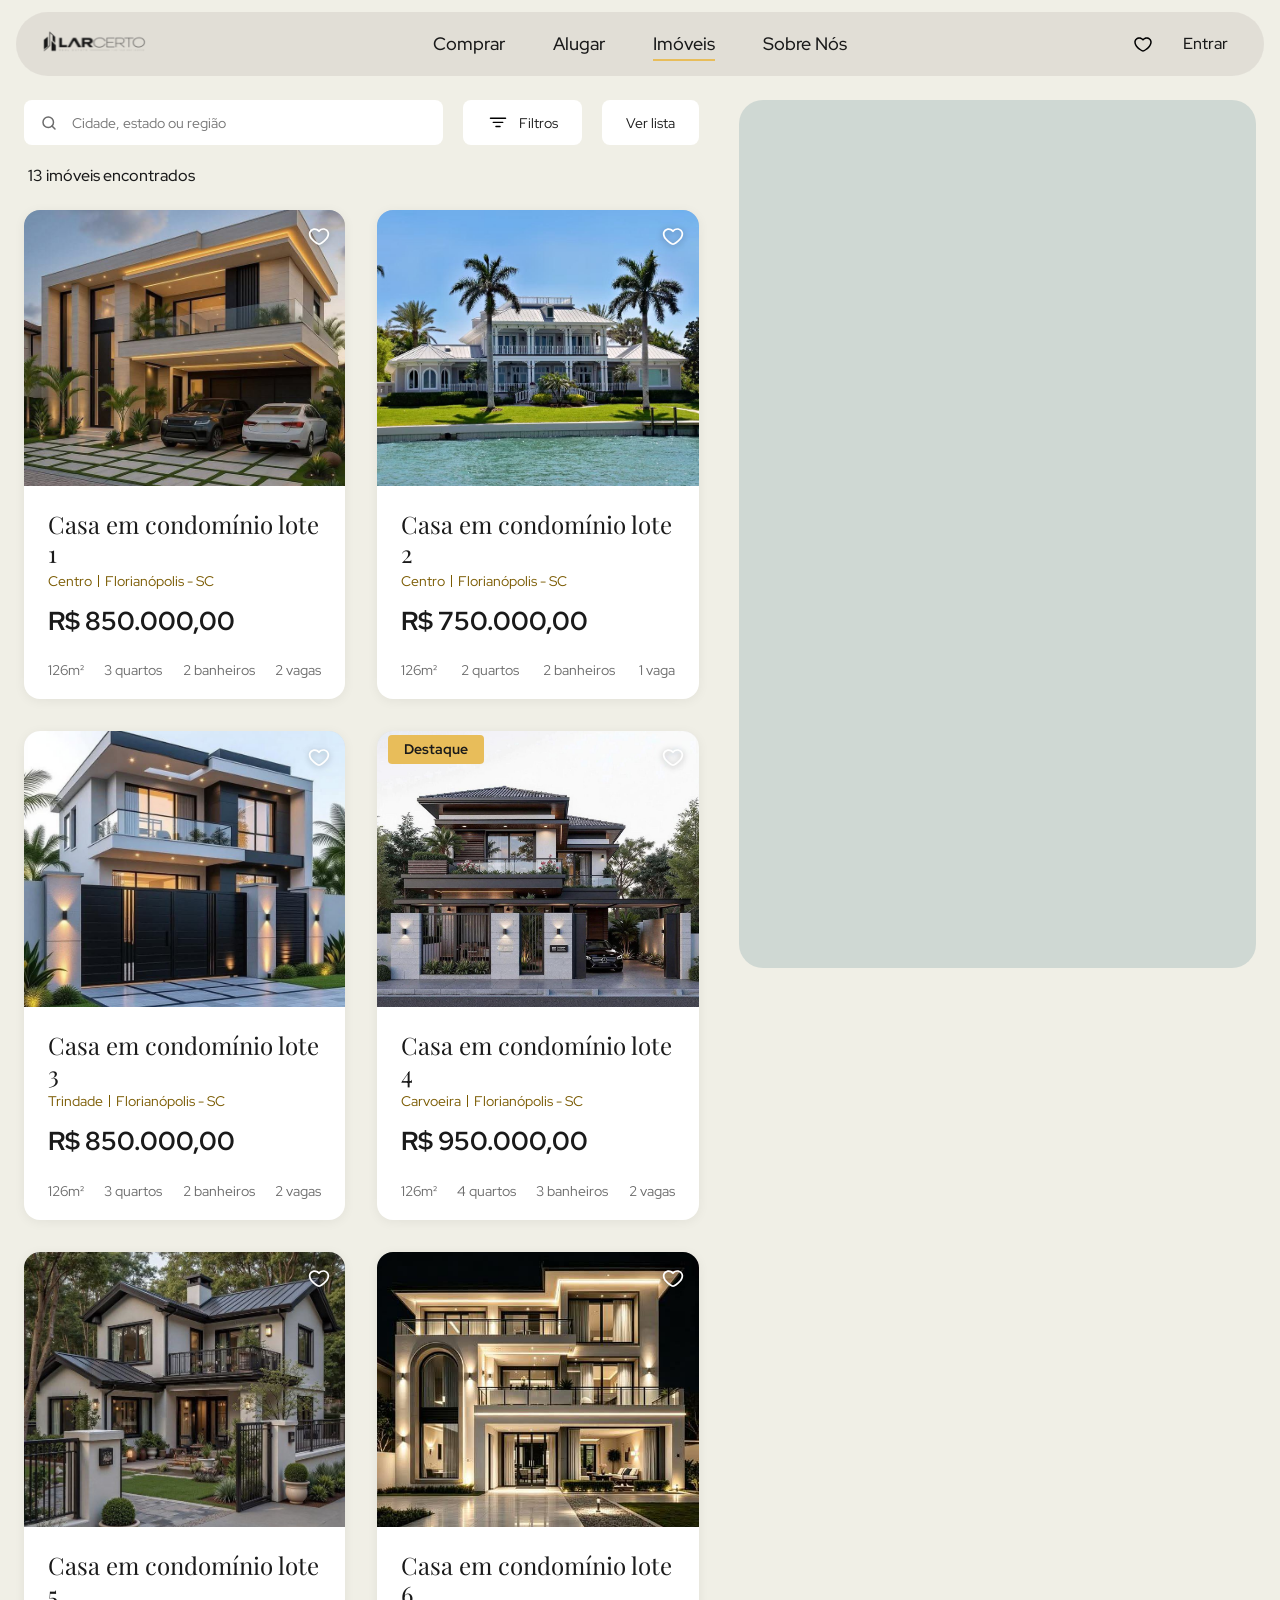
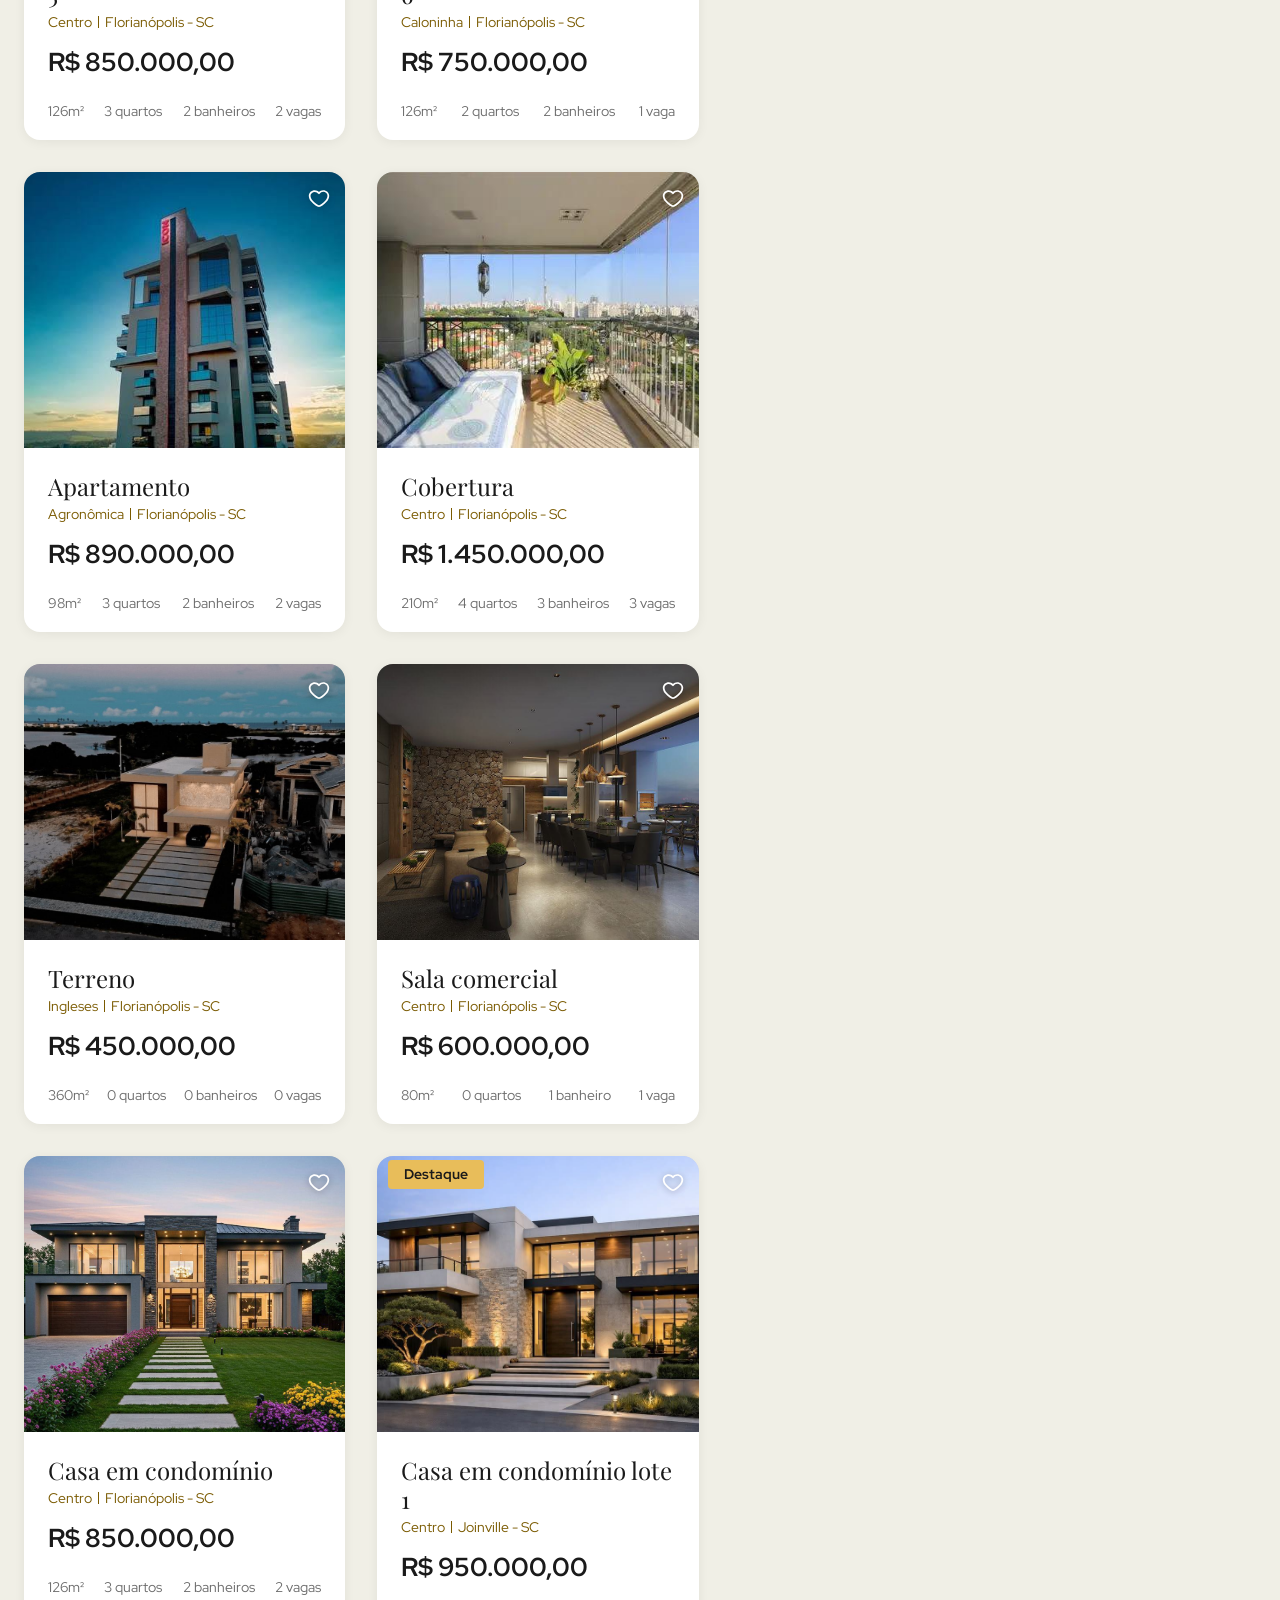
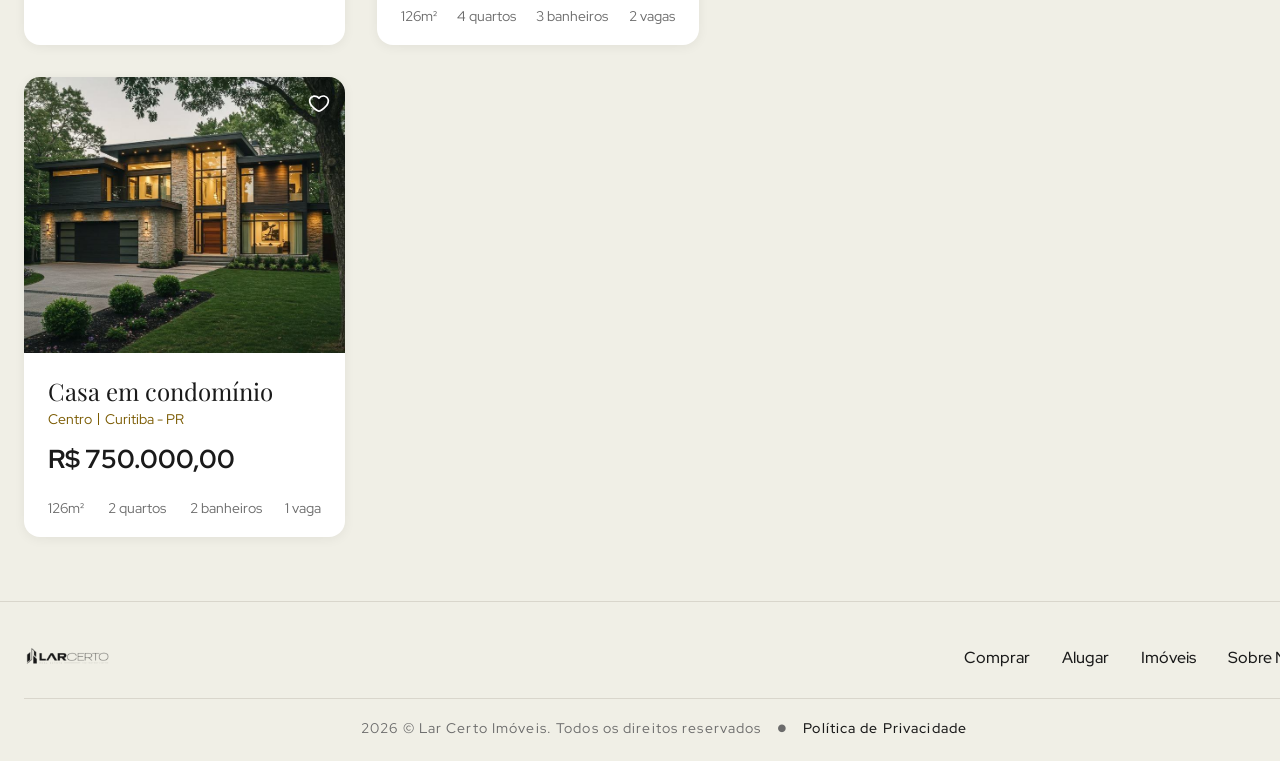
==== pages/filtros-mapa/index.html @ d6175245 "Alugar e comprar incompleto" ====
<!DOCTYPE html>
<html lang="pt-BR">
<head>
    <meta charset="UTF-8">
    <meta name="viewport" content="width=device-width, initial-scale=1.0">
    <title>Imóveis no mapa | Lar Certo</title>

    <link rel="stylesheet" href="../../components/components.css">
    <link rel="stylesheet" href="../../shared/css/listagem.css">
    <link rel="stylesheet" href="style.css">
    <script src="../../components/components.js" defer></script>
    <script src="../../shared/data/imoveis.js" defer></script>
    <script src="../../shared/js/filtros-painel.js" defer></script>
    <script src="../../shared/js/listagem.js" defer></script>
    <script src="script.js" defer></script>
</head>
<body>
    <div data-component="header" data-active="imoveis"></div>

    <main class="listagem listagem--mapa" id="listagem" data-painel="fechado">
        <aside class="listagem__painel" id="painel-filtros" aria-label="Filtros"></aside>

        <section class="listagem__resultados">
            <div class="listagem__barra">
                <form class="barra-busca" id="form-busca" role="search">
                    <svg viewBox="0 0 24 24" fill="none" stroke="currentColor" stroke-width="2" stroke-linecap="round" aria-hidden="true">
                        <circle cx="11" cy="11" r="7"/><path d="m20 20-4-4"/>
                    </svg>
                    <input type="search" id="campo-busca" placeholder="Cidade, estado ou região" aria-label="Cidade, estado ou região">
                </form>

                <button class="barra-botao" type="button" id="btn-filtros" aria-expanded="false" aria-controls="painel-filtros">
                    <img src="../../assets/icons/bi--filter.svg" alt="">
                    Filtros
                </button>

                <a class="barra-botao" id="link-alternar" data-destino="../filtros/index.html" href="../filtros/index.html">
                    Ver lista
                </a>
            </div>

            <p class="listagem__contagem" id="contagem" aria-live="polite"></p>

            <div class="lc-grid-cards" id="lista-imoveis"></div>
            <p class="listagem__vazio" id="vazio" hidden>Nenhum imóvel encontrado. Tente ajustar os filtros.</p>
        </section>

        <aside class="mapa" aria-label="Mapa">
            <iframe
                title="Mapa de Florianópolis"
                loading="lazy"
                src="https://www.openstreetmap.org/export/embed.html?bbox=-48.70%2C-27.80%2C-48.30%2C-27.35&amp;layer=mapnik"></iframe>
        </aside>
    </main>

    <div data-component="footer"></div>
</body>
</html>
---- components/components.css ----
@import url("https://fonts.googleapis.com/css2?family=Playfair+Display:wght@400;500;600&family=Red+Hat+Display:wght@400;500;600;700&display=swap");

:root {
  /* Cores */
  --lc-bg: #f0efe6;
  --lc-surface: #ffffff;
  --lc-surface-alt: #f8f8f6;
  --lc-header-pill: rgba(224, 221, 213, 0.92);
  --lc-categoria: #bac3c0;
  --lc-gold: #e8bd5a;
  --lc-gold-hover: #dcad40;
  --lc-gold-dark: #7a5a00;
  --lc-green: #3e8e77;
  --lc-green-hover: #347a66;
  --lc-text: #1a1a1a;
  --lc-text-muted: #6b6b6b;
  --lc-border: #d9d6cc;
  --lc-dark: #0d0d0d;

  --lc-font-sans: "Red Hat Display", "Segoe UI", system-ui, sans-serif;
  --lc-font-serif: "Playfair Display", Georgia, serif;

  --lc-radius-sm: 8px;
  --lc-radius: 16px;
  --lc-radius-lg: 24px;
  --lc-radius-pill: 999px;
  --lc-shadow: 0 2px 12px rgba(0, 0, 0, 0.06);
  --lc-shadow-lg: 0 12px 40px rgba(0, 0, 0, 0.18);

  --lc-container: 1280px;
  --lc-header-h: 72px;
}

.lc-container {
  width: 100%;
  max-width: var(--lc-container);
  margin-inline: auto;
  padding-inline: 24px;
}

.lc-sr-only {
  position: absolute;
  width: 1px;
  height: 1px;
  overflow: hidden;
  clip: rect(0 0 0 0);
  white-space: nowrap;
}

[hidden] {
  display: none !important;
}

.lc-btn {
  display: inline-flex;
  align-items: center;
  justify-content: center;
  gap: 8px;
  padding: 12px 24px;
  border: 0;
  border-radius: var(--lc-radius-sm);
  font: 600 16px/1.2 var(--lc-font-sans);
  color: var(--lc-text);
  text-decoration: none;
  cursor: pointer;
  transition: background-color 0.2s, color 0.2s, border-color 0.2s;
}

.lc-btn:focus-visible,
.lc-icon-btn:focus-visible,
.lc-chip:focus-visible,
.lc-nav__link:focus-visible,
.lc-card__fav:focus-visible {
  outline: 2px solid var(--lc-dark);
  outline-offset: 2px;
}

.lc-btn--primary { background: var(--lc-gold); }
.lc-btn--primary:hover { background: var(--lc-gold-hover); }

.lc-btn--dark { background: var(--lc-dark); color: #fff; }
.lc-btn--dark:hover { background: #2b2b2b; }

.lc-btn--whatsapp { background: var(--lc-green); color: #fff; }
.lc-btn--whatsapp:hover { background: var(--lc-green-hover); }

.lc-btn--outline {
  background: var(--lc-surface);
  border: 1px solid var(--lc-border);
}
.lc-btn--outline:hover { border-color: var(--lc-text); }

.lc-btn--block { width: 100%; }
.lc-btn--pill { border-radius: var(--lc-radius-pill); }


.lc-icon-btn {
  position: relative;
  display: inline-grid;
  place-items: center;
  width: 40px;
  height: 40px;
  padding: 0;
  border: 0;
  border-radius: 50%;
  background: transparent;
  color: var(--lc-text);
  cursor: pointer;
  transition: background-color 0.2s;
}
.lc-icon-btn:hover { background: rgba(0, 0, 0, 0.07); }
.lc-icon-btn svg,
.lc-icon-btn img { width: 24px; height: 24px; }

.lc-count {
  position: absolute;
  top: 2px;
  right: 0;
  min-width: 18px;
  height: 18px;
  padding: 0 5px;
  border-radius: var(--lc-radius-pill);
  background: var(--lc-gold);
  font: 700 11px/18px var(--lc-font-sans);
  text-align: center;
}


.lc-chip {
  display: inline-flex;
  align-items: center;
  padding: 10px 24px;
  border: 1px solid var(--lc-border);
  border-radius: var(--lc-radius-pill);
  background: var(--lc-surface);
  color: var(--lc-text-muted);
  font: 600 16px/1.2 var(--lc-font-sans);
  cursor: pointer;
  transition: background-color 0.2s, color 0.2s;
}
.lc-chip:hover { border-color: var(--lc-text-muted); }
.lc-chip[aria-pressed="true"],
.lc-chip.is-active {
  background: var(--lc-gold);
  border-color: var(--lc-gold);
  color: #fff;
}

.lc-badge {
  display: inline-block;
  padding: 6px 16px;
  border-radius: 4px;
  background: var(--lc-gold);
  color: var(--lc-text);
  font: 700 14px/1.2 var(--lc-font-sans);
}


.lc-header {
  position: relative;
  z-index: 100;
  box-sizing: border-box;
  width: 100%;
  padding: 12px 16px 0;
  font-family: var(--lc-font-sans);
  color: var(--lc-text);
}

.lc-header__inner {
  display: grid;
  grid-template-columns: 1fr auto 1fr;
  align-items: center;
  gap: 24px;
  min-height: 64px;
  padding-inline: 24px;
  border-radius: var(--lc-radius-pill);
  background: var(--lc-header-pill);
  -webkit-backdrop-filter: blur(8px);
  backdrop-filter: blur(8px);
}


.lc-logo {
  display: inline-flex;
  align-items: center;
  gap: 6px;
  justify-self: start;
  color: var(--lc-text);
  text-decoration: none;
}
.lc-logo__img { display: block; height: 40px; width: auto; }
.lc-logo--sm .lc-logo__img { height: 32px; }


.lc-nav {
  display: flex;
  align-items: center;
  gap: 48px;
}
.lc-nav__link {
  position: relative;
  padding: 6px 0;
  color: var(--lc-text);
  font: 500 18px/1.2 var(--lc-font-sans);
  text-decoration: none;
}
.lc-nav__link::after {
  content: "";
  position: absolute;
  left: 0;
  right: 0;
  bottom: 0;
  height: 2px;
  background: var(--lc-gold);
  transform: scaleX(0);
  transition: transform 0.2s;
}
.lc-nav__link:hover::after,
.lc-nav__link[aria-current="page"]::after { transform: scaleX(1); }

.lc-header__actions {
  display: flex;
  align-items: center;
  justify-content: flex-end;
  gap: 8px;
}
.lc-account {
  display: inline-flex;
  align-items: center;
  gap: 10px;
  padding: 6px 12px;
  border-radius: var(--lc-radius-pill);
  color: var(--lc-text);
  font: 500 16px/1.2 var(--lc-font-sans);
  text-decoration: none;
  transition: background-color 0.2s;
}
.lc-account:hover { background: rgba(0, 0, 0, 0.07); }
.lc-account__avatar {
  display: grid;
  place-items: center;
  width: 36px;
  height: 36px;
  overflow: hidden;
  border-radius: 50%;
  background: var(--lc-border);
}
.lc-account__avatar svg { width: 22px; height: 22px; }
.lc-account__avatar img { width: 100%; height: 100%; object-fit: cover; }

.lc-burger { display: none; }

.lc-header[data-overlay="true"] {
  position: absolute;
  top: 0;
  left: 0;
}

@media (max-width: 900px) {
  .lc-header__inner {
    grid-template-columns: 1fr auto;
    padding-inline: 16px;
  }

  .lc-burger {
    display: inline-grid;
    place-items: center;
    width: 44px;
    height: 44px;
    border: 0;
    border-radius: 50%;
    background: transparent;
    color: inherit;
    cursor: pointer;
  }
  .lc-burger svg { width: 26px; height: 26px; }
  .lc-burger .lc-burger__close { display: none; }
  .lc-burger[aria-expanded="true"] .lc-burger__open { display: none; }
  .lc-burger[aria-expanded="true"] .lc-burger__close { display: block; }

  .lc-header__actions { grid-column: 2; grid-row: 1; }
  .lc-header__inner > .lc-burger { grid-column: 2; grid-row: 1; justify-self: end; }
  .lc-header__actions { margin-right: 52px; }

  .lc-nav {
    position: absolute;
    top: 100%;
    left: 0;
    right: 0;
    flex-direction: column;
    align-items: stretch;
    gap: 0;
    padding: 8px 24px 16px;
    background: var(--lc-bg);
    box-shadow: var(--lc-shadow);
    display: none;
    top: calc(100% + 8px);
    left: 16px;
    right: 16px;
    border-radius: var(--lc-radius);
  }
  .lc-nav.is-open { display: flex; }
  .lc-nav__link {
    padding: 14px 0;
    border-bottom: 1px solid var(--lc-border);
  }
  .lc-nav__link::after { display: none; }
  .lc-nav__link[aria-current="page"] { font-weight: 700; }

}


.lc-footer {
  margin-top: 64px;
  padding: 40px 0 24px;
  background: var(--lc-bg);
  border-top: 1px solid var(--lc-border);
  color: var(--lc-text-muted);
  font-family: var(--lc-font-sans);
}
.lc-footer__top {
  display: flex;
  flex-wrap: wrap;
  align-items: center;
  justify-content: space-between;
  gap: 24px;
  padding-bottom: 24px;
}
.lc-footer__nav {
  display: flex;
  flex-wrap: wrap;
  gap: 8px 32px;
  margin: 0;
  padding: 0;
  list-style: none;
}
.lc-footer__nav a {
  color: var(--lc-text);
  font: 500 16px/1.2 var(--lc-font-sans);
  text-decoration: none;
}
.lc-footer__nav a:hover { color: var(--lc-gold-dark); text-decoration: underline; }

.lc-footer__bottom {
  display: flex;
  flex-wrap: wrap;
  align-items: center;
  justify-content: center;
  gap: 8px 16px;
  padding-top: 20px;
  border-top: 1px solid var(--lc-border);
  font-size: 14px;
  letter-spacing: 0.08em;
  text-align: center;
}
.lc-footer__bottom a {
  color: var(--lc-text);
  font-weight: 500;
  text-decoration: none;
}
.lc-footer__bottom a:hover { text-decoration: underline; }
.lc-footer__dot { font-size: 10px; }


.lc-card {
  position: relative;
  display: flex;
  flex-direction: column;
  overflow: hidden;
  border-radius: var(--lc-radius);
  background: var(--lc-surface);
  box-shadow: var(--lc-shadow);
  font-family: var(--lc-font-sans);
  color: var(--lc-text);
  transition: transform 0.2s, box-shadow 0.2s;
}
.lc-card:hover {
  transform: translateY(-3px);
  box-shadow: 0 8px 24px rgba(0, 0, 0, 0.12);
}

.lc-card__media {
  position: relative;
  aspect-ratio: 390 / 335;
  background: var(--lc-border);
}
.lc-card__media {
  overflow: hidden;
}
.lc-card__media img {
  position: absolute;
  inset: 0;
  display: block;
  width: 100%;
  height: 100%;
  object-fit: cover;
}
.lc-card__media .lc-badge {
  position: absolute;
  top: 4px;
  left: 11px;
}

.lc-card__fav,
.lc-card__share {
  position: absolute;
  z-index: 2;
  display: grid;
  place-items: center;
  width: 36px;
  height: 36px;
  padding: 0;
  border: 0;
  border-radius: 50%;
  background: transparent;
  cursor: pointer;
}
.lc-card__fav { top: 8px; right: 8px; color: #fff; }
.lc-card__fav img {
  width: 28px;
  height: 28px;
  filter: brightness(0) invert(1) drop-shadow(0 1px 3px rgba(0, 0, 0, 0.35));
  transition: transform 0.15s;
}
.lc-card__fav:hover img { transform: scale(1.12); }
.lc-card__fav .lc-fav-cheio,
.lc-card__fav[aria-pressed="true"] .lc-fav-vazio { display: none; }
.lc-card__fav[aria-pressed="true"] .lc-fav-cheio { display: block; }

.lc-card__share {
  right: 12px;
  bottom: 96px;
  color: var(--lc-text);
}
.lc-card__share svg { width: 22px; height: 22px; }
.lc-card__share:hover { background: rgba(0, 0, 0, 0.07); }

.lc-card__body {
  display: flex;
  flex-direction: column;
  gap: 4px;
  padding: 24px 24px 20px;
}
.lc-card__title {
  margin: 0;
  font: 400 24px/1.2 var(--lc-font-serif);
}
.lc-card__title a {
  color: inherit;
  text-decoration: none;
}
.lc-card__title a::after {
  content: "";
  position: absolute;
  inset: 0;
  z-index: 1;
}
.lc-card__local {
  margin: 0;
  color: var(--lc-gold-dark);
  font-size: 14px;
}
.lc-card__local .lc-sep {
  display: inline-block;
  width: 1px;
  height: 12px;
  margin: 0 6px;
  vertical-align: -1px;
  background: currentColor;
}
.lc-card__preco {
  margin: 12px 0 0;
  font: 700 26px/1.2 var(--lc-font-sans);
}
.lc-card__preco small {
  font-size: 14px;
  font-weight: 500;
  color: var(--lc-text-muted);
}
.lc-card__specs {
  display: flex;
  flex-wrap: wrap;
  justify-content: space-between;
  gap: 4px 16px;
  margin: 20px 0 0;
  padding: 0;
  list-style: none;
  color: var(--lc-text-muted);
  font-size: 14px;
}

.lc-grid-cards {
  display: grid;
  grid-template-columns: repeat(auto-fill, minmax(280px, 1fr));
  gap: 32px;
}


.lc-categoria {
  display: flex;
  flex-direction: column;
  justify-content: flex-end;
  gap: 4px;
  min-height: 175px;
  padding: 24px 14px;
  border: 0;
  border-radius: var(--lc-radius);
  background: var(--lc-categoria);
  color: var(--lc-text);
  font-family: var(--lc-font-sans);
  text-align: left;
  text-decoration: none;
  cursor: pointer;
  transition: transform 0.2s, background-color 0.2s;
}
.lc-categoria:hover { transform: translateY(-3px); background: #adb8b4; }
.lc-categoria__icone { width: 52px; height: 52px; margin-bottom: 8px; }
.lc-categoria__titulo { margin: 0; font: 500 16px/1.3 var(--lc-font-sans); }
.lc-categoria__texto { margin: 0; color: #4d5654; font-size: 15px; }


.lc-modal {
  position: fixed;
  inset: 0;
  z-index: 1000;
  display: grid;
  place-items: center;
  padding: 16px;
  font-family: var(--lc-font-sans);
}
.lc-modal__overlay {
  position: absolute;
  inset: 0;
  background: rgba(13, 13, 13, 0.55);
  animation: lc-fade 0.2s ease;
}
.lc-modal__box {
  position: relative;
  display: flex;
  flex-direction: column;
  width: 100%;
  max-width: 520px;
  max-height: calc(100vh - 32px);
  overflow: hidden;
  border-radius: var(--lc-radius-lg);
  background: var(--lc-surface);
  box-shadow: var(--lc-shadow-lg);
  animation: lc-pop 0.2s ease;
}
.lc-modal[data-size="sm"] .lc-modal__box { max-width: 400px; }
.lc-modal[data-size="lg"] .lc-modal__box { max-width: 800px; }

.lc-modal__close {
  position: absolute;
  top: 12px;
  right: 12px;
}
.lc-modal__titulo {
  margin: 0;
  padding: 28px 56px 8px 28px;
  font: 600 24px/1.2 var(--lc-font-serif);
}
.lc-modal__corpo {
  padding: 8px 28px 24px;
  overflow-y: auto;
  color: var(--lc-text-muted);
  line-height: 1.55;
}
.lc-modal__rodape {
  display: flex;
  flex-wrap: wrap;
  justify-content: flex-end;
  gap: 12px;
  padding: 16px 28px 24px;
  border-top: 1px solid var(--lc-border);
}
.lc-modal__rodape:empty { display: none; }

body.lc-modal-open { overflow: hidden; }

@keyframes lc-fade { from { opacity: 0; } }
@keyframes lc-pop { from { opacity: 0; transform: translateY(12px) scale(0.98); } }

@media (prefers-reduced-motion: reduce) {
  .lc-modal__overlay,
  .lc-modal__box { animation: none; }
  .lc-card,
  .lc-categoria { transition: none; }
}

/* ---------- Toast ---------- */
.lc-toast {
  position: fixed;
  top: 150px;
  right: 0;
  z-index: 1100;
  display: flex;
  align-items: center;
  gap: 24px;
  padding: 28px 80px 28px 28px;
  background: #fff;
  box-shadow: var(--lc-shadow-lg);
  font: 400 16px var(--lc-font-sans);
  color: var(--lc-text);
  transform: translateX(110%);
  transition: transform 0.3s ease;
}
.lc-toast.is-visible { transform: translateX(0); }
.lc-toast img {
  width: 40px;
  height: 40px;
  /* laranja do design */
  filter: invert(36%) sepia(80%) saturate(2200%) hue-rotate(345deg);
}
@media (max-width: 640px) {
  .lc-toast { top: auto; bottom: 16px; padding: 16px 32px 16px 16px; gap: 12px; }
}
---- shared/css/listagem.css ----
body {
  margin: 0;
  background: var(--lc-bg);
  font-family: var(--lc-font-sans);
  color: var(--lc-text);
}

.listagem {
  display: grid;
  grid-template-columns: 290px minmax(0, 1fr);
  gap: 40px;
  align-items: start;
  max-width: 1400px;
  margin: 24px auto 0;
  padding: 0 24px;
  box-sizing: border-box;
}

.listagem.sem-painel {
  grid-template-columns: minmax(0, 1fr);
}

.listagem.sem-painel .listagem__painel {
  display: none;
}

.listagem__resultados {
  min-width: 0;
}

.listagem .lc-grid-cards {
  grid-template-columns: repeat(auto-fill, minmax(320px, 1fr));
  gap: 32px;
}

.listagem__barra {
  display: flex;
  gap: 20px;
  align-items: center;
  margin-bottom: 20px;
}

.barra-busca {
  flex: 1;
  display: flex;
  align-items: center;
  gap: 12px;
  height: 45px;
  padding: 0 16px;
  border-radius: 8px;
  background: #fff;
}

.barra-busca svg {
  width: 18px;
  height: 18px;
  flex: none;
  color: var(--lc-text-muted);
}

.barra-busca input {
  flex: 1;
  min-width: 0;
  height: 100%;
  border: 0;
  outline: 0;
  background: transparent;
  font: 400 14px var(--lc-font-sans);
}

.barra-botao {
  display: inline-flex;
  align-items: center;
  gap: 10px;
  height: 45px;
  padding: 0 24px;
  border: 0;
  border-radius: 8px;
  background: #fff;
  color: var(--lc-text);
  font: 400 14px var(--lc-font-sans);
  text-decoration: none;
  cursor: pointer;
  white-space: nowrap;
}

.barra-botao img {
  width: 22px;
  height: 22px;
}

.barra-botao:hover,
.barra-botao[aria-expanded="true"] {
  background: var(--lc-gold);
}

.listagem__contagem {
  margin: 0 0 24px 4px;
  font-size: 16px;
  font-weight: 500;
}

.listagem__vazio {
  padding: 48px 0;
  color: var(--lc-text-muted);
  text-align: center;
}

.listagem__painel {
  position: sticky;
  top: 16px;
}

.painel {
  padding: 24px 20px 28px;
  border-radius: 24px;
  background: #bdbcb7;
  box-shadow: 0 4px 12px rgba(0, 0, 0, 0.18);
  font-size: 13px;
}

.painel__topo {
  display: flex;
  align-items: baseline;
  justify-content: space-between;
  margin-bottom: 24px;
}

.painel__topo h2 {
  margin: 0;
  font-size: 16px;
  font-weight: 500;
}

.painel__limpar {
  padding: 0;
  border: 0;
  background: none;
  color: #8a8a86;
  font: 400 14px var(--lc-font-sans);
  cursor: pointer;
}

.painel__limpar:hover {
  color: var(--lc-text);
  text-decoration: underline;
}

.painel__rotulo {
  margin: 20px 0 8px;
  font-size: 12px;
  font-weight: 500;
}

.painel__input {
  box-sizing: border-box;
  width: 100%;
  height: 40px;
  padding: 0 12px;
  border: 0;
  border-radius: 8px;
  background: #fff;
  font: 400 13px var(--lc-font-sans);
  color: var(--lc-text);
}

.segmentado {
  display: grid;
  grid-template-columns: 1fr 1fr;
  overflow: hidden;
  border-radius: 8px;
  background: #fff;
}

.segmentado button {
  height: 40px;
  border: 0;
  background: #fff;
  font: 500 14px var(--lc-font-sans);
  cursor: pointer;
}

.segmentado button.is-ativo {
  background: var(--lc-dark);
  color: #fff;
}

.painel__tipos {
  display: grid;
  gap: 10px;
}

.painel__tipo {
  display: flex;
  align-items: center;
  gap: 10px;
  font-size: 14px;
  cursor: pointer;
}

.painel__tipo input {
  width: 16px;
  height: 16px;
  accent-color: var(--lc-dark);
}

.painel__tipo small {
  font-size: inherit;
  color: var(--lc-text-muted);
}

.faixa__valores {
  display: flex;
  justify-content: space-between;
  margin-bottom: 8px;
  font-size: 11px;
}

.faixa__controle {
  position: relative;
  height: 20px;
}

.faixa__trilho {
  position: absolute;
  top: 8px;
  left: 0;
  right: 0;
  height: 3px;
  border-radius: 3px;
  background: #fff;
}

.faixa__preenchido {
  position: absolute;
  top: 0;
  bottom: 0;
  background: var(--lc-dark);
}

.faixa__controle input[type="range"] {
  position: absolute;
  inset: 0;
  width: 100%;
  margin: 0;
  background: none;
  pointer-events: none;
  -webkit-appearance: none;
  appearance: none;
}

.faixa__controle input[type="range"]::-webkit-slider-thumb {
  width: 14px;
  height: 14px;
  border-radius: 50%;
  background: var(--lc-dark);
  pointer-events: auto;
  cursor: pointer;
  -webkit-appearance: none;
  appearance: none;
}

.faixa__controle input[type="range"]::-moz-range-thumb {
  width: 14px;
  height: 14px;
  border: 0;
  border-radius: 50%;
  background: var(--lc-dark);
  pointer-events: auto;
  cursor: pointer;
}

.stepper {
  display: grid;
  grid-template-columns: 40px 1fr 40px;
  gap: 8px;
}

.stepper button,
.stepper output {
  display: grid;
  place-items: center;
  height: 36px;
  border: 0;
  border-radius: 8px;
  background: #fff;
  font: 400 14px var(--lc-font-sans);
  box-shadow: 0 1px 3px rgba(0, 0, 0, 0.15);
}

.stepper button {
  font-size: 20px;
  cursor: pointer;
}

.stepper button:hover {
  background: var(--lc-gold);
}

.painel__duas {
  display: grid;
  grid-template-columns: 1fr 1fr;
  gap: 16px;
}

.painel__aplicar {
  margin-top: 36px;
}

@media (max-width: 900px) {
  .listagem {
    grid-template-columns: minmax(0, 1fr);
    gap: 20px;
  }

  .listagem__painel {
    position: static;
  }

  .listagem__barra {
    flex-wrap: wrap;
    gap: 12px;
  }

  .barra-busca {
    flex-basis: 100%;
  }
}
---- pages/filtros-mapa/style.css ----
.listagem--mapa {
  grid-template-columns: 290px minmax(0, 1fr) minmax(320px, 40%);
}

.listagem--mapa.sem-painel {
  grid-template-columns: minmax(0, 1fr) minmax(320px, 42%);
}

.listagem--mapa .lc-grid-cards {
  grid-template-columns: repeat(auto-fill, minmax(280px, 1fr));
}

.mapa {
  position: sticky;
  top: 16px;
  height: calc(100vh - 32px);
  min-height: 420px;
  overflow: hidden;
  border-radius: 24px;
  background: #cfd8d3;
}

.mapa iframe {
  display: block;
  width: 100%;
  height: 100%;
  border: 0;
}

@media (max-width: 900px) {
  .listagem--mapa,
  .listagem--mapa.sem-painel {
    grid-template-columns: minmax(0, 1fr);
  }

  .mapa {
    position: static;
    order: -1;
    height: 320px;
    min-height: 0;
  }
}
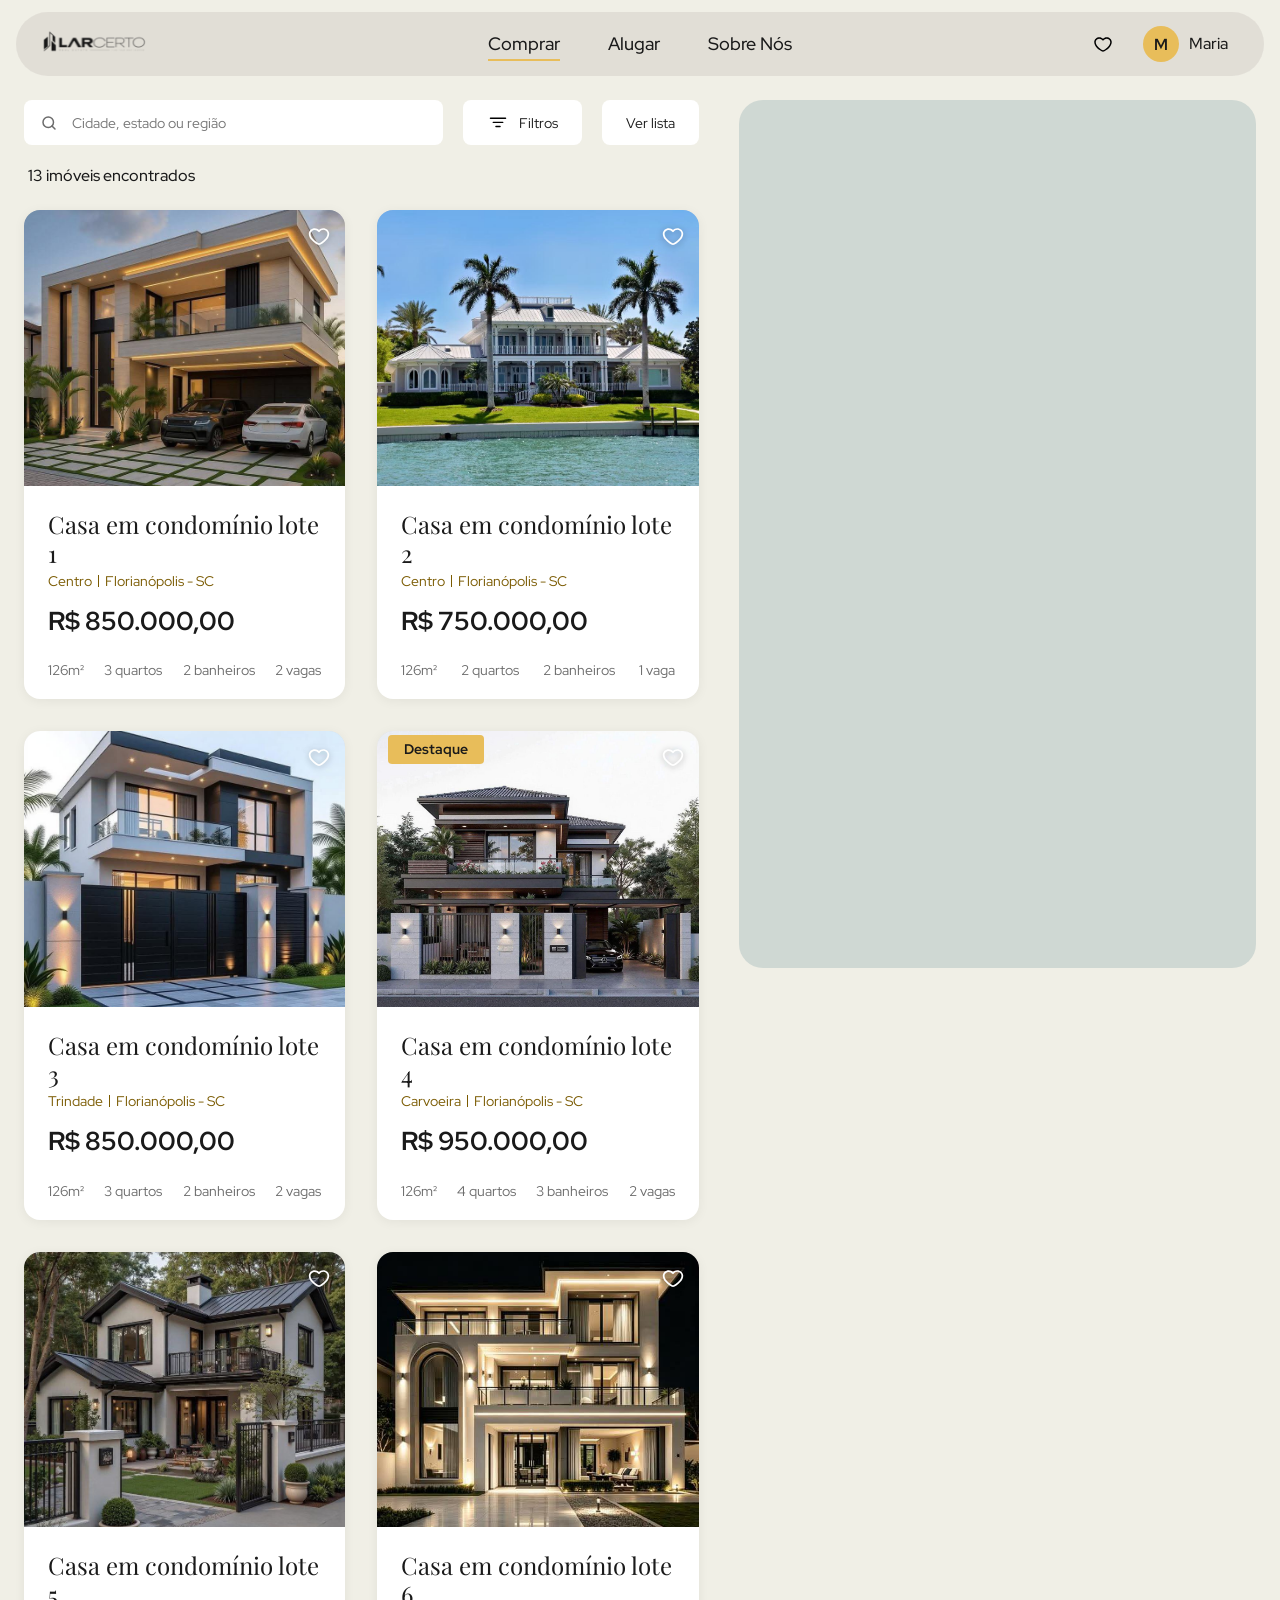
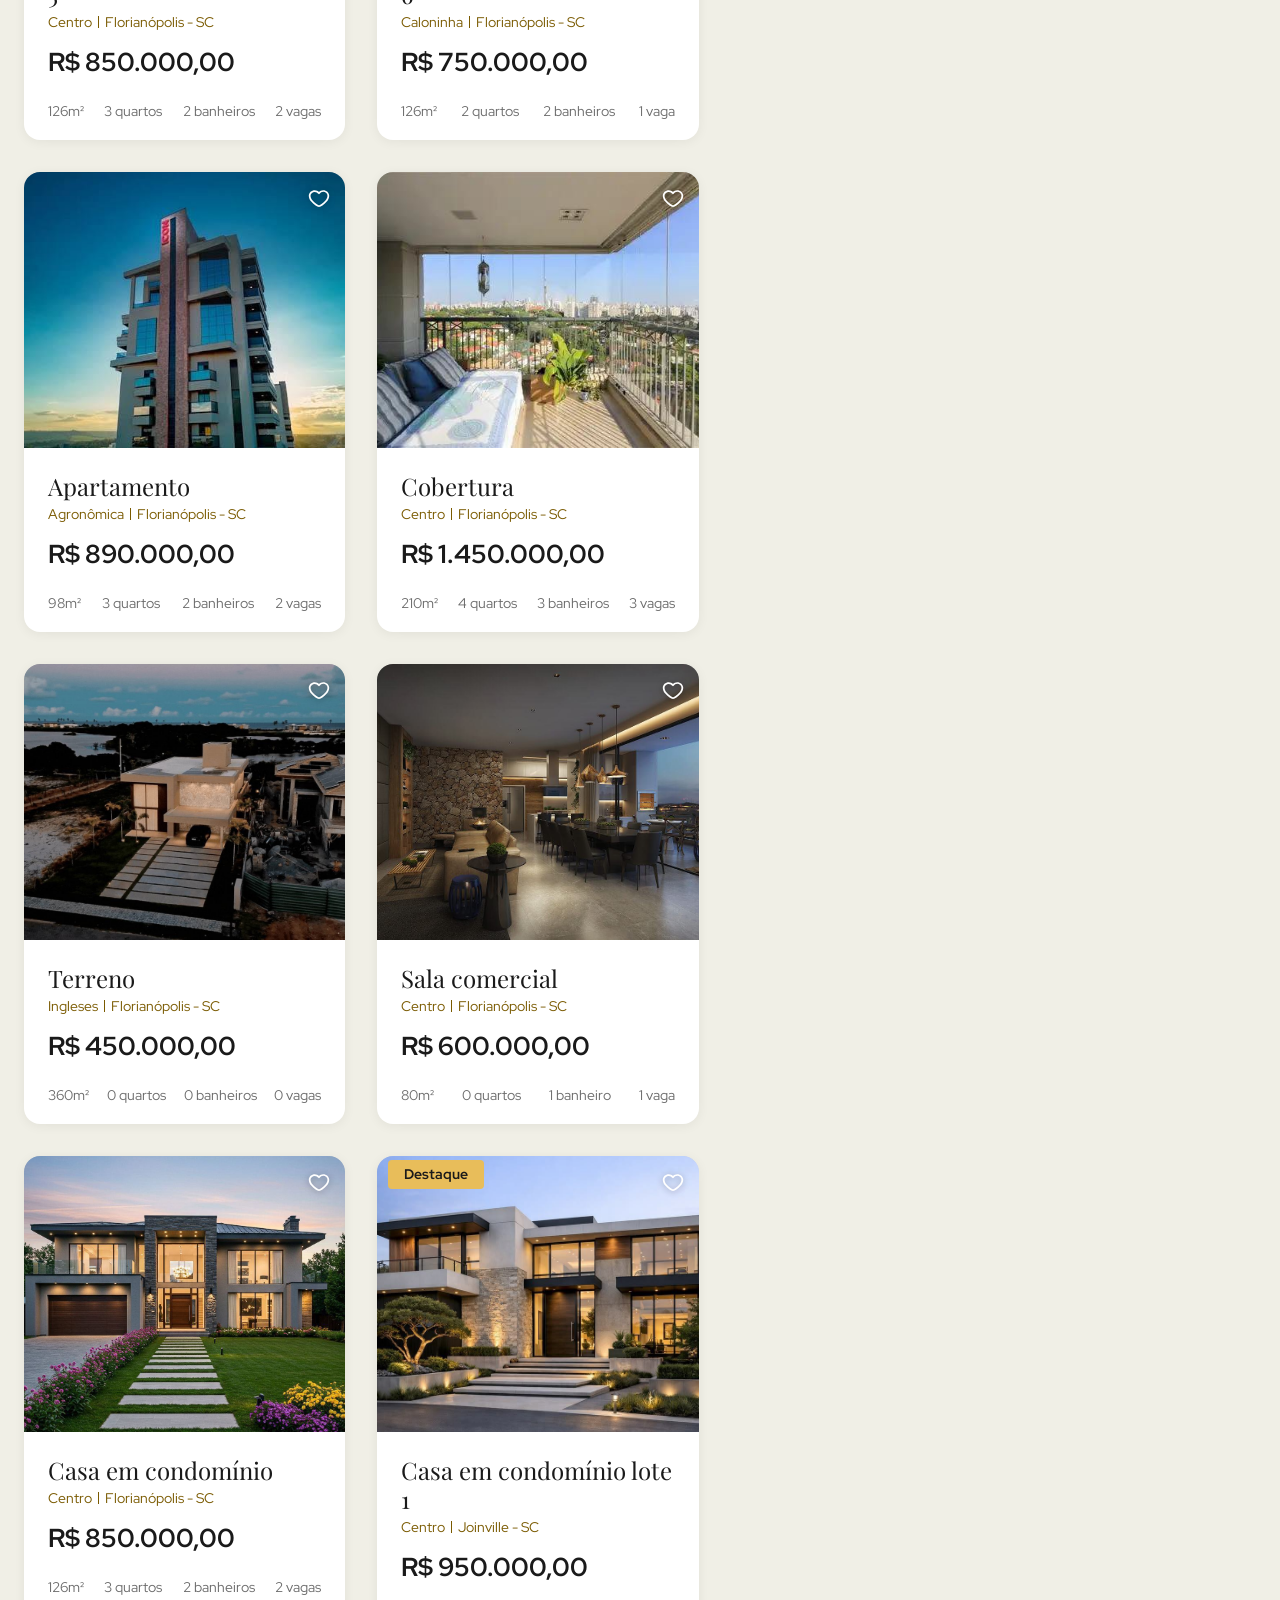
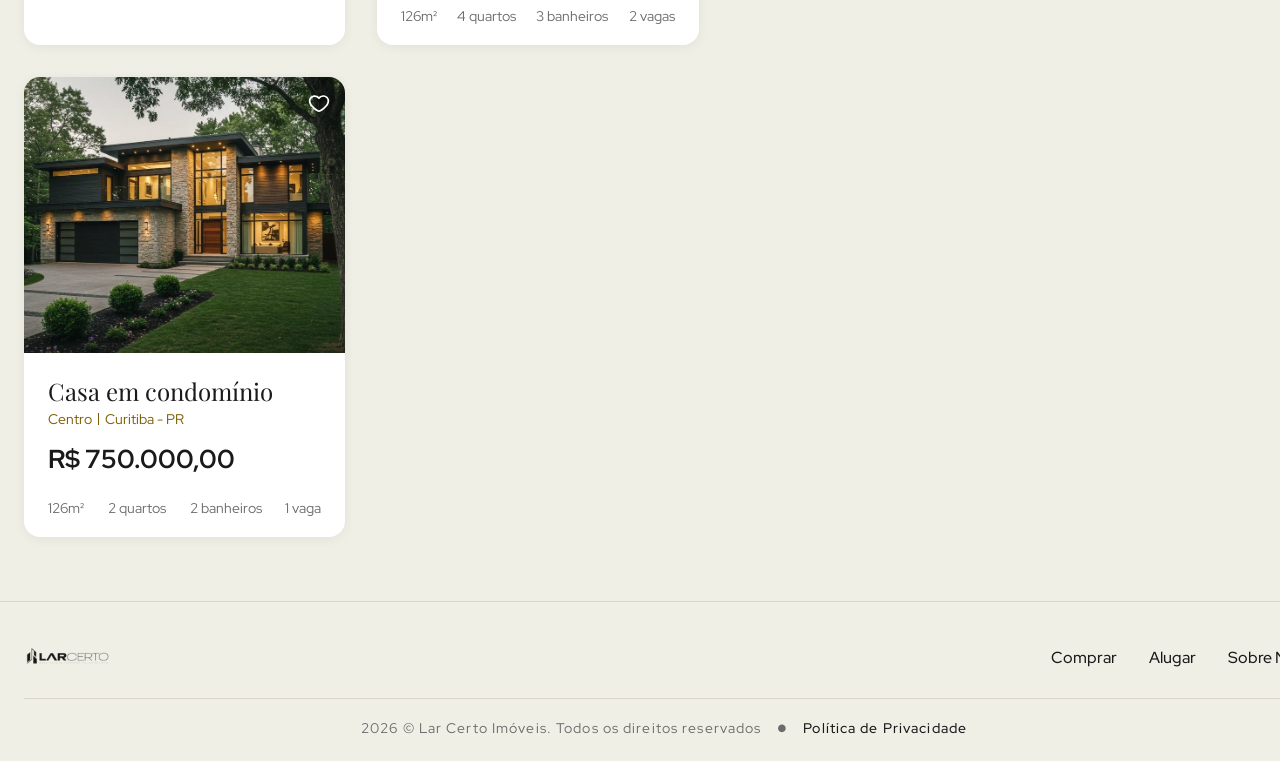
==== commit 15ba9ffe: "Ajustes toaster, filtros e menu de login" ====
--- a/pages/filtros-mapa/index.html
+++ b/pages/filtros-mapa/index.html
@@ -14,10 +14,10 @@
     <script src="../../shared/js/listagem.js" defer></script>
     <script src="script.js" defer></script>
 </head>
-<body>
-    <div data-component="header" data-active="imoveis"></div>
+<body data-requer-login>
+    <div data-component="header" data-active="comprar"></div>
 
-    <main class="listagem listagem--mapa" id="listagem" data-painel="fechado">
+    <main class="listagem listagem--mapa" id="listagem" data-painel="fechado" data-menu="finalidade">
         <aside class="listagem__painel" id="painel-filtros" aria-label="Filtros"></aside>
 
         <section class="listagem__resultados">
--- a/components/components.css
+++ b/components/components.css
@@ -226,6 +226,9 @@
   gap: 8px;
 }
 .lc-account {
+  border: 0;
+  background: none;
+  cursor: pointer;
   display: inline-flex;
   align-items: center;
   gap: 10px;
@@ -589,30 +592,73 @@
   .lc-categoria { transition: none; }
 }
 
-/* ---------- Toast ---------- */
 .lc-toast {
   position: fixed;
-  top: 150px;
-  right: 0;
+  right: 32px;
+  bottom: 32px;
   z-index: 1100;
   display: flex;
   align-items: center;
-  gap: 24px;
-  padding: 28px 80px 28px 28px;
+  gap: 16px;
+  padding: 16px 28px 16px 20px;
+  border-radius: 16px;
   background: #fff;
   box-shadow: var(--lc-shadow-lg);
-  font: 400 16px var(--lc-font-sans);
-  color: var(--lc-text);
-  transform: translateX(110%);
-  transition: transform 0.3s ease;
-}
-.lc-toast.is-visible { transform: translateX(0); }
+  font: 500 15px var(--lc-font-sans);
+  color: var(--lc-text);
+  opacity: 0;
+  pointer-events: none;
+  transform: translateY(24px);
+  transition: transform 0.3s ease, opacity 0.3s ease;
+}
+.lc-toast.is-visible {
+  opacity: 1;
+  transform: translateY(0);
+}
 .lc-toast img {
-  width: 40px;
-  height: 40px;
-  /* laranja do design */
+  width: 32px;
+  height: 32px;
   filter: invert(36%) sepia(80%) saturate(2200%) hue-rotate(345deg);
 }
 @media (max-width: 640px) {
-  .lc-toast { top: auto; bottom: 16px; padding: 16px 32px 16px 16px; gap: 12px; }
-}
+  .lc-toast { right: 16px; left: 16px; bottom: 16px; }
+}
+
+.lc-conta { position: relative; }
+.lc-account__avatar--inicial {
+  background: var(--lc-gold);
+  font: 700 16px var(--lc-font-sans);
+}
+.lc-conta__menu {
+  position: absolute;
+  top: calc(100% + 12px);
+  right: 0;
+  z-index: 10;
+  display: grid;
+  min-width: 220px;
+  padding: 8px;
+  border-radius: var(--lc-radius);
+  background: #fff;
+  box-shadow: var(--lc-shadow-lg);
+}
+.lc-conta__email {
+  margin: 0;
+  padding: 8px 12px;
+  border-bottom: 1px solid var(--lc-border);
+  color: var(--lc-text-muted);
+  font-size: 13px;
+}
+.lc-conta__menu a,
+.lc-conta__menu button {
+  padding: 10px 12px;
+  border: 0;
+  border-radius: 8px;
+  background: none;
+  color: var(--lc-text);
+  font: 500 15px var(--lc-font-sans);
+  text-align: left;
+  text-decoration: none;
+  cursor: pointer;
+}
+.lc-conta__menu a:hover,
+.lc-conta__menu button:hover { background: var(--lc-bg); }
--- a/shared/css/listagem.css
+++ b/shared/css/listagem.css
@@ -114,8 +114,8 @@
 .painel {
   padding: 24px 20px 28px;
   border-radius: 24px;
-  background: #bdbcb7;
-  box-shadow: 0 4px 12px rgba(0, 0, 0, 0.18);
+  background: var(--lc-header-pill);
+  box-shadow: var(--lc-shadow);
   font-size: 13px;
 }
 
@@ -136,7 +136,7 @@
   padding: 0;
   border: 0;
   background: none;
-  color: #8a8a86;
+  color: var(--lc-text-muted);
   font: 400 14px var(--lc-font-sans);
   cursor: pointer;
 }
